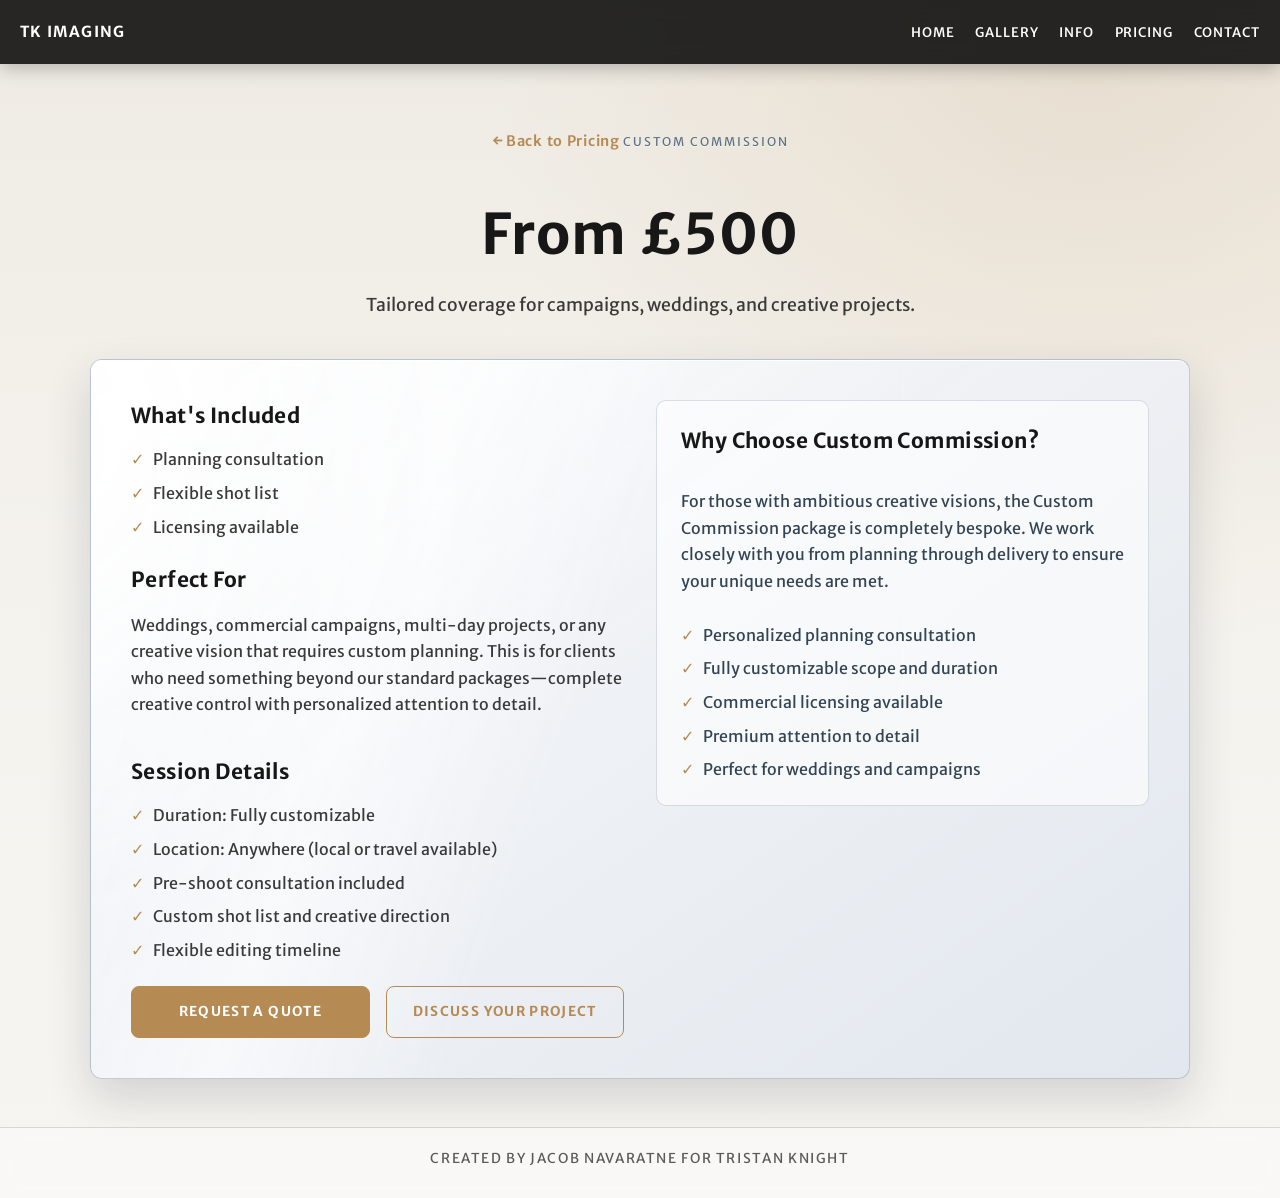
==== custom-commission.html @ b99fc70d "add new pages for each pricing option Co-authored-by: Copilot <copilot@github.com>" ====
<!DOCTYPE html>
<html lang="en">
<head>
    <meta charset="UTF-8">
    <meta name="viewport" content="width=device-width, initial-scale=1.0">
    <link rel="preconnect" href="https://fonts.googleapis.com">
    <link rel="preconnect" href="https://fonts.gstatic.com" crossorigin>
    <link href="https://fonts.googleapis.com/css2?family=Merriweather+Sans:ital,wght@0,300..800;1,300..800&family=Playwrite+IT+Moderna:wght@100..400&display=swap" rel="stylesheet">
    <link rel="stylesheet" href="styles.css">
    <title>Custom Commission - TK IMAGING</title>
</head>
<body>
    <nav class="navbar">
        <div class="nav-left">TK IMAGING</div>
        <div class="nav-right">
            <a href="index.html#intro">Home</a>
            <a href="index.html#gallery">Gallery</a>
            <a href="index.html#info">Info</a>
            <a href="index.html#pricing">Pricing</a>
            <a href="index.html#contact">Contact</a>
        </div>
    </nav>

    <section class="section pricing-detail-section">
        <div class="pricing-detail-container">
            <div class="pricing-detail-header">
                <a href="index.html#pricing" class="back-link">← Back to Pricing</a>
                <span class="pricing-label platinum-label">Custom Commission</span>
                <h1>From £500</h1>
                <p class="pricing-detail-subtitle">Tailored coverage for campaigns, weddings, and creative projects.</p>
            </div>

            <div class="pricing-detail-card platinum">
                <div class="pricing-detail-content">
                    <div class="pricing-detail-column">
                        <h2>What's Included</h2>
                        <ul class="pricing-detail-list">
                            <li>Planning consultation</li>
                            <li>Flexible shot list</li>
                            <li>Licensing available</li>
                        </ul>

                        <h2>Perfect For</h2>
                        <p>Weddings, commercial campaigns, multi-day projects, or any creative vision that requires custom planning. This is for clients who need something beyond our standard packages—complete creative control with personalized attention to detail.</p>

                        <h2>Session Details</h2>
                        <ul class="pricing-detail-list">
                            <li>Duration: Fully customizable</li>
                            <li>Location: Anywhere (local or travel available)</li>
                            <li>Pre-shoot consultation included</li>
                            <li>Custom shot list and creative direction</li>
                            <li>Flexible editing timeline</li>
                        </ul>

                        <div class="pricing-cta-section">
                            <a href="mailto:tristan@knightuk.com?subject=Custom%20Commission%20Inquiry" class="pricing-cta-btn">Request a Quote</a>
                            <a href="index.html#contact" class="pricing-cta-btn secondary">Discuss Your Project</a>
                        </div>
                    </div>

                    <div class="pricing-detail-column">
                        <div class="pricing-detail-highlight platinum">
                            <h2>Why Choose Custom Commission?</h2>
                            <p>For those with ambitious creative visions, the Custom Commission package is completely bespoke. We work closely with you from planning through delivery to ensure your unique needs are met.</p>
                            <ul class="pricing-detail-list">
                                <li>Personalized planning consultation</li>
                                <li>Fully customizable scope and duration</li>
                                <li>Commercial licensing available</li>
                                <li>Premium attention to detail</li>
                                <li>Perfect for weddings and campaigns</li>
                            </ul>
                        </div>
                    </div>
                </div>
            </div>
        </div>
    </section>

    <footer class="site-footer">
        Created by Jacob Navaratne for Tristan Knight
    </footer>
    <script src="script.js"></script>
</body>
</html>
---- styles.css ----
* {
	box-sizing: border-box;
}

:root {
	--ink: #171717;
	--soft-ink: #3a3a3a;
	--paper: #f4f2ed;
	--card: #fff;
	--line: rgba(23, 23, 23, 0.15);
	--accent: #b68b53;
}

html {
	scroll-behavior: smooth;
}

body {
	font-family: 'Merriweather Sans', system-ui, -apple-system, "Segoe UI", Roboto, "Helvetica Neue", Arial, sans-serif;
	line-height: 1.6;
	color: var(--ink);
	margin: 0;
	padding: 80px 0 0;
	background:
		radial-gradient(circle at 85% 5%, rgba(182, 139, 83, 0.14) 0%, rgba(182, 139, 83, 0) 38%),
		linear-gradient(180deg, #efebe3 0%, var(--paper) 45%, #f7f5f1 100%);
}

h1,
h2 {
	font-weight: 700;
	letter-spacing: 0.02em;
	font-family: 'Merriweather Sans', system-ui, -apple-system, "Segoe UI", Roboto, "Helvetica Neue", Arial, sans-serif;
}

h1 {
	font-size: clamp(2rem, 4vw, 3.2rem);
	margin: 0;
	text-wrap: balance;
}

h2 {
	font-size: clamp(1.4rem, 3vw, 2rem);
	margin: 0;
}

p {
	margin: 0;
	color: var(--soft-ink);
}

.intro-inner,
.section-heading,
.carousel,
.contact-card {
	width: min(1100px, calc(100% - 2rem));
	margin-left: auto;
	margin-right: auto;
}

.section {
	min-height: calc(100vh - 80px);
	display: flex;
	flex-direction: column;
	justify-content: center;
	padding: 3rem 0;
	opacity: 0;
	transform: translateY(20px);
	transition: opacity 520ms ease, transform 520ms ease;
}

.section.is-visible {
	opacity: 1;
	transform: translateY(0);
}

.section + .section {
	border-top: 1px solid var(--line);
}

.hero-section {
	position: relative;
	background:
		linear-gradient(120deg, rgba(10, 10, 10, 0.72), rgba(10, 10, 10, 0.35)),
		url('gallery/photo1.jpg') center/cover no-repeat;
	color: #fff;
	padding-top: 5rem;
	padding-bottom: 5rem;
}

.hero-section p,
.hero-section .hero-subtitle {
	color: rgba(255, 255, 255, 0.9);
}

.hero-subtitle {
	font-size: 1.05rem;
	margin-top: 0.85rem;
	margin-bottom: 1rem;
	font-weight: 500;
	letter-spacing: 0.03em;
}

.hero-cta {
	display: inline-block;
	margin-top: 1.4rem;
	padding: 0.7rem 1.1rem;
	border: 1px solid rgba(255, 255, 255, 0.8);
	color: #fff;
	text-decoration: none;
	text-transform: uppercase;
	font-size: 0.82rem;
	letter-spacing: 0.14em;
	transition: background-color 220ms ease, transform 220ms ease;
}

.hero-cta:hover {
	background: rgba(255, 255, 255, 0.14);
	transform: translateY(-1px);
}

.section-heading {
	margin-bottom: 1.1rem;
}

.section-heading p {
	margin-top: 0.35rem;
}

.info-section {
	justify-content: center;
}

.info-text {
	width: min(900px, calc(100% - 2rem));
	margin: 0 auto;
	padding: 1.4rem 1.5rem;
	background: rgba(255, 255, 255, 0.72);
	border: 1px solid var(--line);
	border-radius: 12px;
	box-shadow: 0 18px 40px rgba(16, 16, 16, 0.08);
	backdrop-filter: blur(8px);
	color: var(--soft-ink);
	transition: transform 220ms ease, box-shadow 220ms ease, border-color 220ms ease;
}

.info-text:hover {
	transform: translateY(-4px);
	box-shadow: 0 24px 50px rgba(16, 16, 16, 0.12);
	border-color: rgba(182, 139, 83, 0.45);
}

.info-text p + p {
	margin-top: 0.9rem;
}

.pricing-section {
	justify-content: center;
}

.pricing-grid {
	display: grid;
	grid-template-columns: repeat(3, minmax(0, 1fr));
	gap: 1rem;
	width: min(1100px, calc(100% - 2rem));
	margin: 0 auto;
}

.pricing-card {
	background: rgba(255, 255, 255, 0.82);
	border: 1px solid var(--line);
	border-radius: 12px;
	padding: 1.5rem;
	box-shadow: 0 18px 40px rgba(16, 16, 16, 0.08);
	backdrop-filter: blur(8px);
	transition: transform 220ms ease, box-shadow 220ms ease, border-color 220ms ease;
	display: block;
	text-decoration: none;
	color: inherit;
	cursor: pointer;
}

.pricing-card:hover {
	transform: translateY(-4px);
	box-shadow: 0 24px 50px rgba(16, 16, 16, 0.12);
	border-color: rgba(182, 139, 83, 0.45);
}

.pricing-card.featured {
	background: linear-gradient(180deg, rgba(255, 255, 255, 0.94), rgba(255, 248, 238, 0.94));
	border-color: rgba(182, 139, 83, 0.5);
	transform: translateY(-10px);
}

.pricing-card.featured:hover {
	transform: translateY(-14px);
}

.pricing-card.platinum {
	position: relative;
	overflow: hidden;
	background:
		linear-gradient(145deg, rgba(255, 255, 255, 0.98) 0%, rgba(238, 241, 245, 0.95) 45%, rgba(224, 230, 237, 0.95) 100%);
	border-color: rgba(136, 151, 168, 0.5);
	box-shadow:
		0 20px 46px rgba(24, 33, 42, 0.16),
		inset 0 1px 0 rgba(255, 255, 255, 0.9);
	transform: translateY(-8px);
}

.pricing-card.platinum::before {
	content: "";
	position: absolute;
	inset: 0;
	background:
		radial-gradient(circle at 18% 12%, rgba(255, 255, 255, 0.95) 0%, rgba(255, 255, 255, 0) 44%),
		linear-gradient(110deg, rgba(255, 255, 255, 0) 32%, rgba(255, 255, 255, 0.58) 49%, rgba(255, 255, 255, 0) 66%);
	transform: translateX(-26%);
	transition: transform 420ms ease;
	pointer-events: none;
}

.pricing-card.platinum:hover {
	transform: translateY(-12px);
	border-color: rgba(166, 183, 201, 0.86);
	box-shadow:
		0 30px 58px rgba(24, 33, 42, 0.2),
		0 0 0 1px rgba(255, 255, 255, 0.8) inset;
}

.pricing-card.platinum:hover::before {
	transform: translateX(8%);
}

.pricing-card.platinum .pricing-label {
	color: #5f7285;
	font-weight: 700;
	letter-spacing: 0.18em;
	text-shadow: 0 1px 0 rgba(255, 255, 255, 0.65);
}

.pricing-card.platinum h3 {
	color: #202c39;
	text-shadow: 0 1px 0 rgba(255, 255, 255, 0.85);
}

.pricing-card.platinum p,
.pricing-card.platinum ul {
	color: #334454;
}

.pricing-label {
	display: inline-block;
	font-size: 0.75rem;
	letter-spacing: 0.16em;
	text-transform: uppercase;
	color: var(--accent);
	margin-bottom: 0.7rem;
}

.pricing-card h3 {
	font-size: clamp(1.7rem, 3vw, 2.5rem);
	margin: 0 0 0.65rem;
}

.pricing-card p {
	margin-bottom: 1rem;
}

.pricing-card ul {
	margin: 0;
	padding-left: 1.1rem;
	color: var(--soft-ink);
}

.pricing-card li + li {
	margin-top: 0.4rem;
}

.carousel {
	position: relative;
	overflow: hidden;
	border-radius: 10px;
	box-shadow: 0 25px 48px rgba(0, 0, 0, 0.16);
	background: #111;
}

.slides {
	position: relative;
}

.slide {
	position: relative;
	display: none;
	margin: 0;
	width: 100%;
	animation: fade 0.7s ease;
}

.slide img {
	width: 100%;
	height: min(64vh, 660px);
	object-fit: cover;
	object-position: center center;
	display: block;
	transition: transform 5s ease;
}

.slide.is-active img {
	transform: scale(1.02);
}

.numbertext {
	position: absolute;
	top: 10px;
	left: 12px;
	color: #f2f2f2;
	font-size: 12px;
	padding: 6px 8px;
	background: rgba(0, 0, 0, 0.35);
	border-radius: 4px;
}

.text {
	position: absolute;
	left: 0;
	right: 0;
	bottom: 0;
	color: #f2f2f2;
	font-size: 14px;
	padding: 14px 12px;
	letter-spacing: 0.08em;
	text-transform: uppercase;
	text-align: center;
	background: linear-gradient(to top, rgba(0, 0, 0, 0.76), rgba(0, 0, 0, 0));
}

.carousel-btn {
	position: absolute;
	top: 50%;
	transform: translateY(-50%);
	background: rgba(0, 0, 0, 0.55);
	color: #fff;
	border: none;
	width: 46px;
	height: 46px;
	border-radius: 50%;
	cursor: pointer;
	display: flex;
	align-items: center;
	justify-content: center;
	transition: background-color 180ms ease, transform 180ms ease;
}

.carousel-btn:hover {
	background: rgba(0, 0, 0, 0.9);
	transform: translateY(-50%) scale(1.04);
}

.carousel-btn.prev { left: 12px; }
.carousel-btn.next { right: 12px; }

.carousel-dots {
	display: flex;
	gap: 10px;
	justify-content: center;
	margin-top: 16px;
}

.carousel-dots button {
	width: 14px;
	height: 14px;
	border-radius: 50%;
	border: none;
	background: rgba(0, 0, 0, 0.25);
	cursor: pointer;
	transition: transform 180ms ease, background-color 180ms ease;
}

.carousel-dots button.active {
	background: rgba(0, 0, 0, 0.85);
	transform: scale(1.1);
}

@keyframes fade {
	from { opacity: 0.4; }
	to { opacity: 1; }
}

.navbar {
	position: fixed;
	top: 0;
	left: 0;
	right: 0;
	height: 64px;
	background: rgba(0, 0, 0, 0.84);
	backdrop-filter: blur(8px);
	color: #fff;
	display: flex;
	align-items: center;
	justify-content: space-between;
	padding: 0 1.25rem;
	z-index: 1000;
	box-shadow: 0 4px 18px rgba(0, 0, 0, 0.25);
	animation: slideDown 480ms ease;
}

.nav-left {
	font-weight: 700;
	font-size: 0.95rem;
	letter-spacing: 0.08em;
	text-transform: uppercase;
}

.nav-right a {
	color: #fff;
	text-decoration: none;
	margin-left: 1.1rem;
	font-weight: 500;
	position: relative;
	font-size: 0.82rem;
	letter-spacing: 0.07em;
	text-transform: uppercase;
}

.nav-right a:hover {
	opacity: 0.85;
}

.nav-right a::after {
	content: "";
	position: absolute;
	left: 0;
	bottom: -3px;
	width: 100%;
	height: 1px;
	background: #fff;
	transform: scaleX(0);
	transform-origin: right;
	transition: transform 220ms ease;
}

.nav-right a:hover::after {
	transform: scaleX(1);
	transform-origin: left;
}

.contact-card {
	background: var(--card);
	border: 1px solid var(--line);
	box-shadow: 0 18px 40px rgba(16, 16, 16, 0.09);
	padding: 1.4rem;
	border-radius: 10px;
}

.contact-enhanced {
	display: grid;
	grid-template-columns: 1.3fr 1fr;
	gap: 1.2rem 2rem;
	align-items: start;
	padding: 1.8rem;
	background:
		radial-gradient(circle at 88% 8%, rgba(182, 139, 83, 0.14) 0%, rgba(182, 139, 83, 0) 46%),
		linear-gradient(165deg, rgba(255, 255, 255, 0.98) 0%, rgba(249, 247, 242, 0.97) 100%);
}

.contact-copy h3 {
	margin: 0 0 0.65rem;
	font-size: clamp(1.25rem, 2vw, 1.65rem);
	line-height: 1.25;
}

.contact-copy p {
	margin: 0;
	color: #3a3a3a;
}

.contact-points {
	list-style: none;
	padding: 0;
	margin: 0;
	display: grid;
	gap: 0.6rem;
	font-size: 0.95rem;
	color: #2f2f2f;
}

.contact-points li {
	padding: 0.62rem 0.7rem;
	border: 1px solid rgba(23, 23, 23, 0.11);
	border-radius: 8px;
	background: rgba(255, 255, 255, 0.72);
	backdrop-filter: blur(5px);
}

.contact-actions {
	grid-column: 1 / -1;
	display: flex;
	flex-wrap: wrap;
	gap: 0.7rem;
}

.contact-btn {
	display: inline-flex;
	align-items: center;
	justify-content: center;
	padding: 0.74rem 1.15rem;
	border-radius: 999px;
	font-size: 0.78rem;
	font-weight: 700;
	letter-spacing: 0.1em;
	text-transform: uppercase;
	text-decoration: none;
	transition: transform 180ms ease, box-shadow 180ms ease, background-color 180ms ease, color 180ms ease;
}

.contact-btn-primary {
	border: 1px solid #111;
	background: #111;
	color: #fff;
}

.contact-btn-primary:hover {
	transform: translateY(-2px);
	box-shadow: 0 10px 18px rgba(0, 0, 0, 0.16);
	background: #252525;
}

.contact-btn-secondary {
	border: 1px solid rgba(23, 23, 23, 0.23);
	background: rgba(255, 255, 255, 0.76);
	color: #1f1f1f;
}

.contact-btn-secondary:hover {
	transform: translateY(-2px);
	box-shadow: 0 8px 16px rgba(0, 0, 0, 0.1);
	background: rgba(255, 255, 255, 0.98);
}

.site-footer {
	padding: 1.25rem 1rem 1.75rem;
	text-align: center;
	font-size: 0.85rem;
	letter-spacing: 0.12em;
	text-transform: uppercase;
	color: rgba(23, 23, 23, 0.7);
	border-top: 1px solid var(--line);
	background: rgba(255, 255, 255, 0.35);
	backdrop-filter: blur(8px);
}

.site-footer a {
	color: var(--ink);
	text-decoration: none;
	font-weight: 700;
	border-bottom: 1px solid rgba(23, 23, 23, 0.35);
	padding-bottom: 1px;
	transition: color 180ms ease, border-color 180ms ease;
}

.site-footer a:hover {
	color: var(--accent);
	border-color: rgba(182, 139, 83, 0.7);
}

.pricing-detail-section {
	justify-content: center;
}

.pricing-detail-container {
	width: min(1100px, calc(100% - 2rem));
	margin: 0 auto;
}

.pricing-detail-header {
	margin-bottom: 2.5rem;
	text-align: center;
}

.back-link {
	display: inline-block;
	margin-bottom: 1.5rem;
	color: var(--accent);
	text-decoration: none;
	font-size: 0.9rem;
	font-weight: 600;
	letter-spacing: 0.05em;
	transition: color 220ms ease, transform 220ms ease;
}

.back-link:hover {
	color: var(--ink);
	transform: translateX(-4px);
}

.pricing-detail-header h1 {
	font-size: clamp(2.2rem, 5vw, 3.5rem);
	margin: 0.8rem 0 0.5rem;
	color: var(--ink);
}

.pricing-detail-subtitle {
	font-size: 1.1rem;
	color: var(--soft-ink);
	margin-top: 0.7rem;
	max-width: 700px;
	margin-left: auto;
	margin-right: auto;
}

.pricing-detail-card {
	background: rgba(255, 255, 255, 0.82);
	border: 1px solid var(--line);
	border-radius: 12px;
	padding: 2.5rem;
	box-shadow: 0 18px 40px rgba(16, 16, 16, 0.08);
	backdrop-filter: blur(8px);
	transition: transform 220ms ease, box-shadow 220ms ease, border-color 220ms ease;
}

.pricing-detail-card:hover {
	transform: translateY(-4px);
	box-shadow: 0 24px 50px rgba(16, 16, 16, 0.12);
	border-color: rgba(182, 139, 83, 0.45);
}

.pricing-detail-card.featured {
	background: linear-gradient(180deg, rgba(255, 255, 255, 0.94), rgba(255, 248, 238, 0.94));
	border-color: rgba(182, 139, 83, 0.5);
}

.pricing-detail-card.platinum {
	position: relative;
	overflow: hidden;
	background:
		linear-gradient(145deg, rgba(255, 255, 255, 0.98) 0%, rgba(238, 241, 245, 0.95) 45%, rgba(224, 230, 237, 0.95) 100%);
	border-color: rgba(136, 151, 168, 0.5);
	box-shadow:
		0 20px 46px rgba(24, 33, 42, 0.16),
		inset 0 1px 0 rgba(255, 255, 255, 0.9);
}

.pricing-detail-card.platinum::before {
	content: "";
	position: absolute;
	inset: 0;
	background:
		radial-gradient(circle at 18% 12%, rgba(255, 255, 255, 0.95) 0%, rgba(255, 255, 255, 0) 44%),
		linear-gradient(110deg, rgba(255, 255, 255, 0) 32%, rgba(255, 255, 255, 0.58) 49%, rgba(255, 255, 255, 0) 66%);
	transform: translateX(-26%);
	transition: transform 420ms ease;
	pointer-events: none;
	z-index: 1;
}

.pricing-detail-card.platinum:hover::before {
	transform: translateX(8%);
}

.pricing-detail-content {
	display: grid;
	grid-template-columns: 1fr 1fr;
	gap: 2rem;
	position: relative;
	z-index: 2;
}

.pricing-detail-column {
	display: flex;
	flex-direction: column;
}

.pricing-detail-column h2 {
	font-size: 1.3rem;
	margin-top: 1.6rem;
	margin-bottom: 0.9rem;
	color: var(--ink);
}

.pricing-detail-column h2:first-child {
	margin-top: 0;
}

.pricing-detail-list {
	list-style: none;
	padding: 0;
	margin: 0;
	display: flex;
	flex-direction: column;
	gap: 0.6rem;
}

.pricing-detail-list li {
	color: var(--soft-ink);
	padding-left: 1.4rem;
	position: relative;
	line-height: 1.5;
}

.pricing-detail-list li::before {
	content: "✓";
	position: absolute;
	left: 0;
	color: var(--accent);
	font-weight: 700;
}

.pricing-detail-column p {
	color: var(--soft-ink);
	margin-bottom: 0.8rem;
	line-height: 1.65;
}

.pricing-detail-highlight {
	background: rgba(255, 255, 255, 0.55);
	border: 1px solid rgba(182, 139, 83, 0.25);
	border-radius: 10px;
	padding: 1.5rem;
	display: flex;
	flex-direction: column;
	gap: 1rem;
}

.pricing-detail-highlight h2 {
	margin-top: 0;
	color: var(--ink);
}

.pricing-detail-highlight.featured {
	background: rgba(255, 248, 238, 0.72);
	border-color: rgba(182, 139, 83, 0.35);
}

.pricing-detail-highlight.platinum {
	background: rgba(255, 255, 255, 0.6);
	border-color: rgba(136, 151, 168, 0.3);
}

.pricing-detail-highlight.platinum p {
	color: #334454;
}

.pricing-detail-highlight.platinum li {
	color: #334454;
}

.pricing-cta-section {
	display: flex;
	gap: 1rem;
	margin-top: auto;
	padding-top: 1.5rem;
}

.pricing-cta-btn {
	flex: 1;
	display: inline-flex;
	align-items: center;
	justify-content: center;
	padding: 0.9rem 1.4rem;
	border-radius: 8px;
	font-size: 0.85rem;
	font-weight: 700;
	letter-spacing: 0.1em;
	text-transform: uppercase;
	text-decoration: none;
	border: 1px solid var(--accent);
	background: var(--accent);
	color: #fff;
	transition: transform 220ms ease, box-shadow 220ms ease, background-color 220ms ease;
	cursor: pointer;
}

.pricing-cta-btn:hover {
	transform: translateY(-2px);
	box-shadow: 0 10px 24px rgba(182, 139, 83, 0.3);
	background: #a0754a;
}

.pricing-cta-btn.secondary {
	background: transparent;
	color: var(--accent);
	border: 1px solid var(--accent);
}

.pricing-cta-btn.secondary:hover {
	background: rgba(182, 139, 83, 0.1);
	box-shadow: 0 8px 20px rgba(182, 139, 83, 0.2);
}

.featured-label {
	color: #b68b53;
}

.platinum-label {
	color: #5f7285;
	text-shadow: 0 1px 0 rgba(255, 255, 255, 0.65);
}

.pricing-detail-card.platinum .pricing-label {
	color: #5f7285;
	font-weight: 700;
	letter-spacing: 0.18em;
	text-shadow: 0 1px 0 rgba(255, 255, 255, 0.65);
}

.pricing-detail-card.platinum h1 {
	color: #202c39;
	text-shadow: 0 1px 0 rgba(255, 255, 255, 0.85);
}

.pricing-detail-card.platinum .pricing-detail-subtitle {
	color: #334454;
}

@keyframes slideDown {
	from {
		opacity: 0;
		transform: translateY(-18px);
	}
	to {
		opacity: 1;
		transform: translateY(0);
	}
}

@media (prefers-reduced-motion: reduce) {
	* {
		animation-duration: 0.01ms !important;
		animation-iteration-count: 1 !important;
		transition-duration: 0.01ms !important;
		scroll-behavior: auto !important;
	}
}

@media (max-width: 900px) {
	.pricing-detail-content {
		grid-template-columns: 1fr;
	}
}

@media (max-width: 820px) {
	body {
		padding-top: 72px;
	}

	.navbar {
		height: 58px;
		padding: 0 0.8rem;
	}

	.nav-left {
		font-size: 0.72rem;
	}

	.nav-right a {
		margin-left: 0.6rem;
		font-size: 0.7rem;
	}

	.slide img {
		height: 48vh;
	}

	.numbertext {
		font-size: 11px;
	}

	.text {
		font-size: 12px;
	}

	.pricing-grid {
		grid-template-columns: 1fr;
	}

	.pricing-card.featured {
		transform: none;
	}

	.pricing-card.platinum {
		transform: none;
	}

	.pricing-card.featured:hover {
		transform: translateY(-4px);
	}

	.pricing-card.platinum:hover {
		transform: translateY(-4px);
	}

	.contact-enhanced {
		grid-template-columns: 1fr;
		padding: 1.35rem;
		gap: 1rem;
	}

	.contact-actions {
		flex-direction: column;
	}

	.contact-btn {
		width: 100%;
	}

	.pricing-detail-card {
		padding: 1.5rem;
	}

	.pricing-detail-content {
		grid-template-columns: 1fr;
	}

	.pricing-cta-section {
		flex-direction: column;
	}

	.pricing-cta-btn {
		width: 100%;
	}

	.pricing-detail-highlight {
		padding: 1.2rem;
	}
}
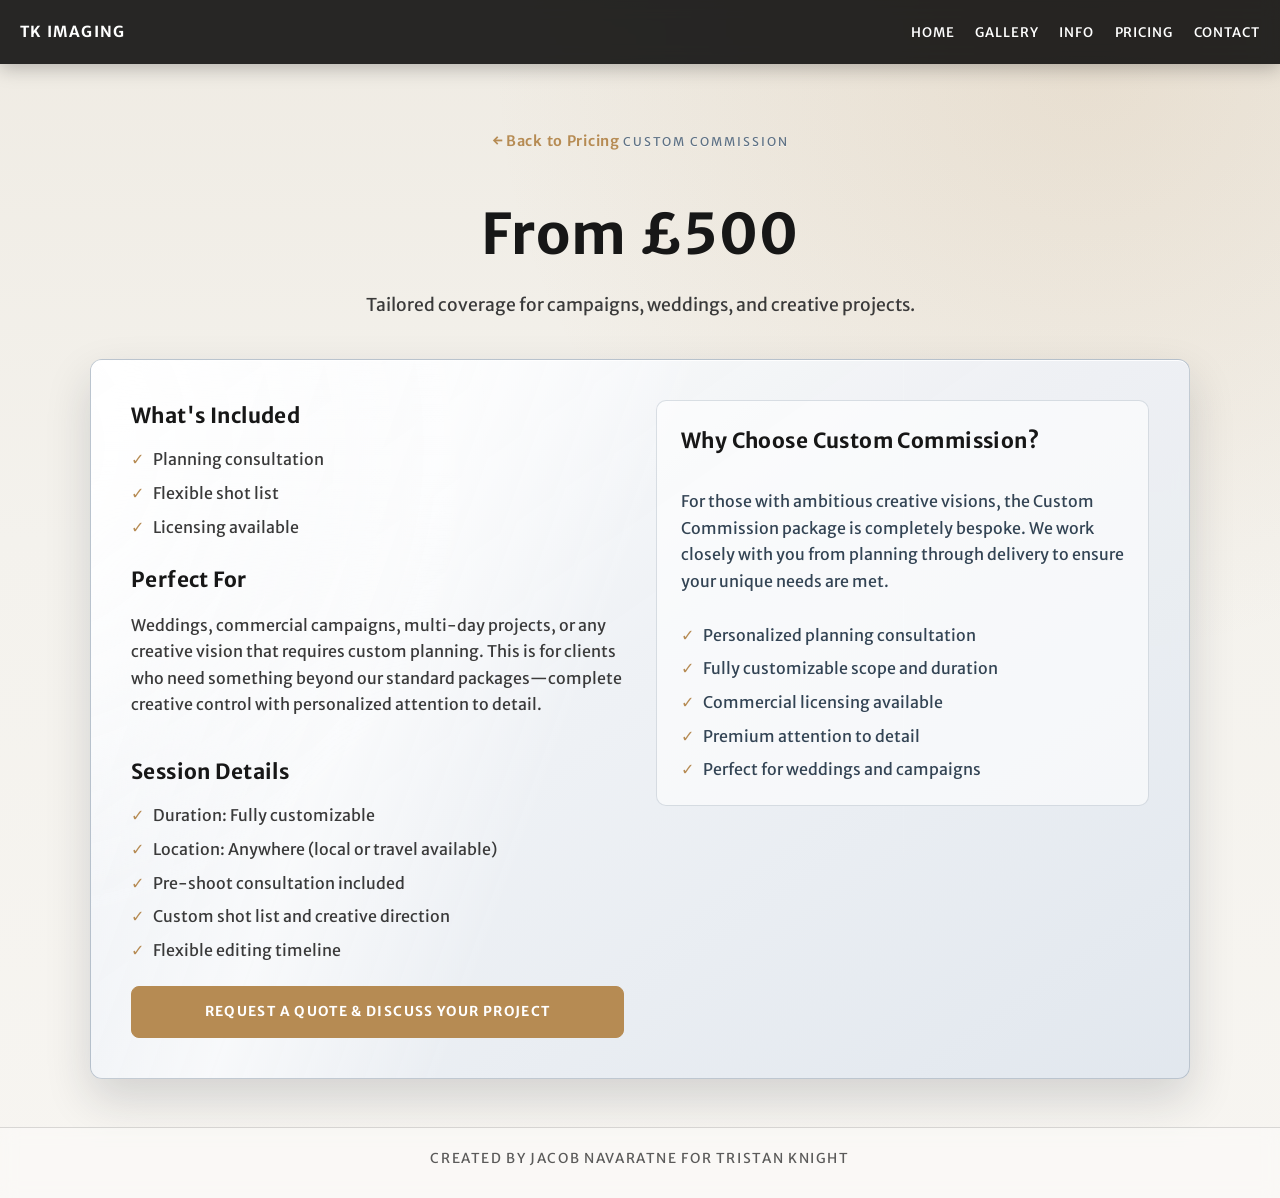
==== commit f3c68bef: "update custom comission" ====
--- a/custom-commission.html
+++ b/custom-commission.html
@@ -53,8 +53,7 @@
                         </ul>
 
                         <div class="pricing-cta-section">
-                            <a href="mailto:tristan@knightuk.com?subject=Custom%20Commission%20Inquiry" class="pricing-cta-btn">Request a Quote</a>
-                            <a href="index.html#contact" class="pricing-cta-btn secondary">Discuss Your Project</a>
+                            <a href="mailto:tristan@knightuk.com?subject=Custom%20Commission%20Inquiry" class="pricing-cta-btn">Request a Quote & Discuss Your Project</a>
                         </div>
                     </div>
 
